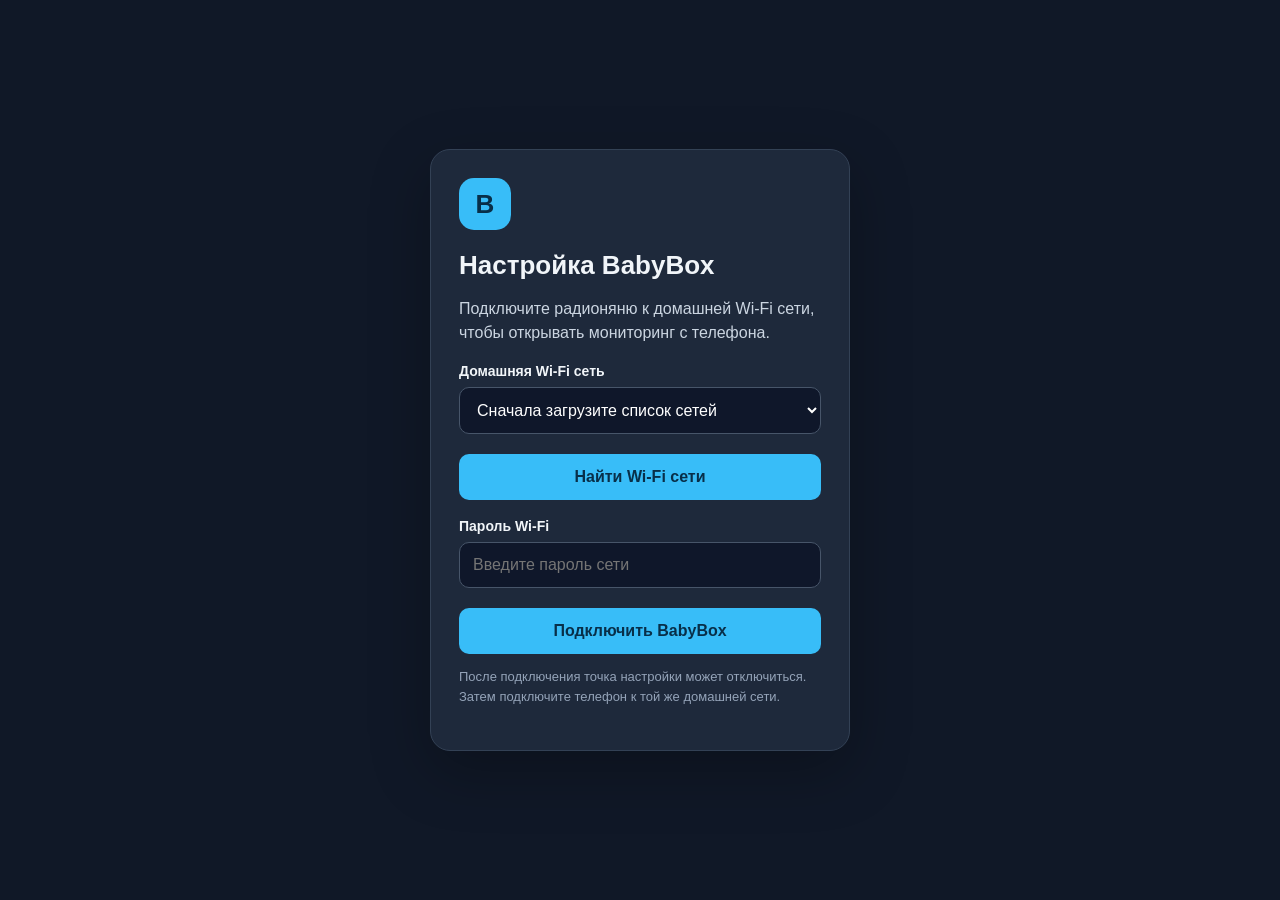
==== monitor/templates/wifi_setup.html @ a41311c6 "Точка доступа" ====
<!doctype html>
<html lang="ru">
<head>
  <meta charset="utf-8">
  <meta name="viewport" content="width=device-width, initial-scale=1">
  <meta name="theme-color" content="#101827">
  <title>Настройка BabyBox</title>
  <style>
    * { box-sizing: border-box; }
    body {
      margin: 0;
      padding: 24px 16px;
      min-height: 100vh;
      display: grid;
      place-items: center;
      background: #101827;
      color: #f1f5f9;
      font-family: Arial, sans-serif;
    }
    .card {
      width: 100%;
      max-width: 420px;
      padding: 28px;
      border: 1px solid #334155;
      border-radius: 20px;
      background: #1e293b;
      box-shadow: 0 20px 60px #0004;
    }
    .logo {
      width: 52px;
      height: 52px;
      display: grid;
      place-items: center;
      border-radius: 15px;
      background: #38bdf8;
      color: #082f49;
      font-size: 26px;
      font-weight: bold;
    }
    h1 { margin: 20px 0 8px; font-size: 26px; }
    p { color: #cbd5e1; line-height: 1.5; }
    label {
      display: block;
      margin: 18px 0 8px;
      font-size: 14px;
      font-weight: bold;
    }
    select, input {
      width: 100%;
      padding: 13px;
      border: 1px solid #475569;
      border-radius: 10px;
      background: #0f172a;
      color: white;
      font-size: 16px;
    }
    button {
      width: 100%;
      margin-top: 20px;
      padding: 14px;
      border: 0;
      border-radius: 10px;
      background: #38bdf8;
      color: #082f49;
      font-size: 16px;
      font-weight: bold;
      cursor: pointer;
    }
    button:disabled { opacity: .6; cursor: wait; }
    .hint { font-size: 13px; color: #94a3b8; }
    #message { margin-top: 16px; overflow-wrap: anywhere; }
  </style>
</head>
<body>
  <main class="card">
    <div class="logo">B</div>
    <h1>Настройка BabyBox</h1>
    <p>Подключите радионяню к домашней Wi-Fi сети, чтобы открывать мониторинг с телефона.</p>

    <form id="wifiForm">
      <label for="ssid">Домашняя Wi-Fi сеть</label>
      <select id="ssid" name="ssid" required>
        <option value="">Сначала загрузите список сетей</option>
      </select>

      <button type="button" id="scanBtn">Найти Wi-Fi сети</button>

      <label for="password">Пароль Wi-Fi</label>
      <input id="password" name="password" type="password"
             autocomplete="current-password"
             placeholder="Введите пароль сети">

      <button type="submit" id="connectBtn">Подключить BabyBox</button>
    </form>

    <p class="hint">
      После подключения точка настройки может отключиться.
      Затем подключите телефон к той же домашней сети.
    </p>
    <p id="message" role="status"></p>
  </main>

  <script>
    const ssidSelect = document.getElementById('ssid');
    const passwordInput = document.getElementById('password');
    const message = document.getElementById('message');
    const scanBtn = document.getElementById('scanBtn');
    const connectBtn = document.getElementById('connectBtn');

    async function scanNetworks() {
      scanBtn.disabled = true;
      message.textContent = 'Ищем доступные сети…';

      try {
        const response = await fetch('/wifi/networks');
        const data = await response.json();

        if (!response.ok) throw new Error(data.error || 'Не удалось найти сети');

        ssidSelect.replaceChildren();
        data.networks.forEach(network => {
          const option = document.createElement('option');
          option.value = network.ssid;
          option.textContent = network.ssid +
            (network.security ? ' · ' + network.security : '');
          ssidSelect.appendChild(option);
        });

        if (!data.networks.length) {
          message.textContent = 'Сети не найдены. Попробуйте ещё раз.';
        } else {
          message.textContent = 'Выберите домашнюю сеть.';
        }
      } catch (error) {
        message.textContent = 'Ошибка: ' + error.message;
      } finally {
        scanBtn.disabled = false;
      }
    }

    scanBtn.addEventListener('click', scanNetworks);

    document.getElementById('wifiForm').addEventListener('submit', async event => {
      event.preventDefault();

      if (!ssidSelect.value) {
        message.textContent = 'Сначала выберите Wi-Fi сеть.';
        return;
      }

      connectBtn.disabled = true;
      message.textContent = 'Сохраняем настройки и подключаемся…';

      try {
        const response = await fetch('/wifi/connect', {
          method: 'POST',
          headers: { 'Content-Type': 'application/json' },
          body: JSON.stringify({
            ssid: ssidSelect.value,
            password: passwordInput.value
          })
        });

        const data = await response.json();
        if (!response.ok) throw new Error(data.error || 'Не удалось подключиться');

        message.textContent = data.message || 'Настройки приняты.';
      } catch (error) {
        message.textContent = 'Ошибка: ' + error.message;
      } finally {
        connectBtn.disabled = false;
      }
    });
  </script>
</body>
</html>
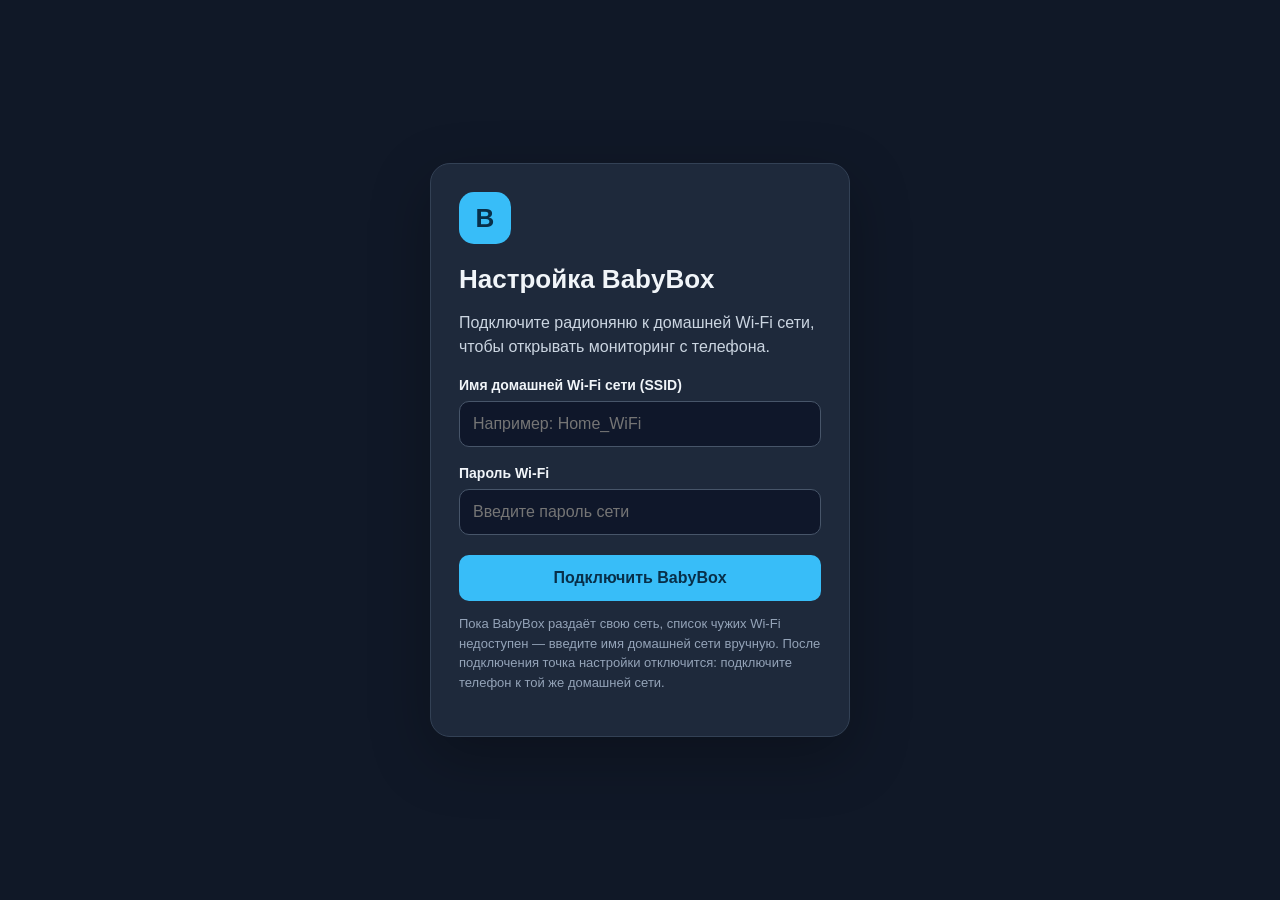
==== commit 204fb6ca: "фикс подулючения" ====
--- a/monitor/templates/wifi_setup.html
+++ b/monitor/templates/wifi_setup.html
@@ -78,73 +78,42 @@
     <p>Подключите радионяню к домашней Wi-Fi сети, чтобы открывать мониторинг с телефона.</p>
 
     <form id="wifiForm">
-      <label for="ssid">Домашняя Wi-Fi сеть</label>
-      <select id="ssid" name="ssid" required>
-        <option value="">Сначала загрузите список сетей</option>
-      </select>
-
-      <button type="button" id="scanBtn">Найти Wi-Fi сети</button>
+      <label for="ssid">Имя домашней Wi-Fi сети (SSID)</label>
+      <input id="ssid" name="ssid" type="text"
+             autocomplete="off"
+             required
+             placeholder="Например: Home_WiFi"
+             maxlength="32">
 
       <label for="password">Пароль Wi-Fi</label>
       <input id="password" name="password" type="password"
              autocomplete="current-password"
-             placeholder="Введите пароль сети">
+             placeholder="Введите пароль сети"
+             maxlength="63">
 
       <button type="submit" id="connectBtn">Подключить BabyBox</button>
     </form>
 
     <p class="hint">
-      После подключения точка настройки может отключиться.
-      Затем подключите телефон к той же домашней сети.
+      Пока BabyBox раздаёт свою сеть, список чужих Wi-Fi недоступен —
+      введите имя домашней сети вручную. После подключения точка настройки
+      отключится: подключите телефон к той же домашней сети.
     </p>
     <p id="message" role="status"></p>
   </main>
 
   <script>
-    const ssidSelect = document.getElementById('ssid');
+    const ssidInput = document.getElementById('ssid');
     const passwordInput = document.getElementById('password');
     const message = document.getElementById('message');
-    const scanBtn = document.getElementById('scanBtn');
     const connectBtn = document.getElementById('connectBtn');
-
-    async function scanNetworks() {
-      scanBtn.disabled = true;
-      message.textContent = 'Ищем доступные сети…';
-
-      try {
-        const response = await fetch('/wifi/networks');
-        const data = await response.json();
-
-        if (!response.ok) throw new Error(data.error || 'Не удалось найти сети');
-
-        ssidSelect.replaceChildren();
-        data.networks.forEach(network => {
-          const option = document.createElement('option');
-          option.value = network.ssid;
-          option.textContent = network.ssid +
-            (network.security ? ' · ' + network.security : '');
-          ssidSelect.appendChild(option);
-        });
-
-        if (!data.networks.length) {
-          message.textContent = 'Сети не найдены. Попробуйте ещё раз.';
-        } else {
-          message.textContent = 'Выберите домашнюю сеть.';
-        }
-      } catch (error) {
-        message.textContent = 'Ошибка: ' + error.message;
-      } finally {
-        scanBtn.disabled = false;
-      }
-    }
-
-    scanBtn.addEventListener('click', scanNetworks);
 
     document.getElementById('wifiForm').addEventListener('submit', async event => {
       event.preventDefault();
 
-      if (!ssidSelect.value) {
-        message.textContent = 'Сначала выберите Wi-Fi сеть.';
+      const ssid = ssidInput.value.trim();
+      if (!ssid) {
+        message.textContent = 'Введите имя Wi-Fi сети.';
         return;
       }
 
@@ -156,7 +125,7 @@
           method: 'POST',
           headers: { 'Content-Type': 'application/json' },
           body: JSON.stringify({
-            ssid: ssidSelect.value,
+            ssid: ssid,
             password: passwordInput.value
           })
         });
@@ -164,7 +133,7 @@
         const data = await response.json();
         if (!response.ok) throw new Error(data.error || 'Не удалось подключиться');
 
-        message.textContent = data.message || 'Настройки приняты.';
+        message.textContent = data.message || 'Настройки приняты. Подключитесь к домашней Wi-Fi.';
       } catch (error) {
         message.textContent = 'Ошибка: ' + error.message;
       } finally {
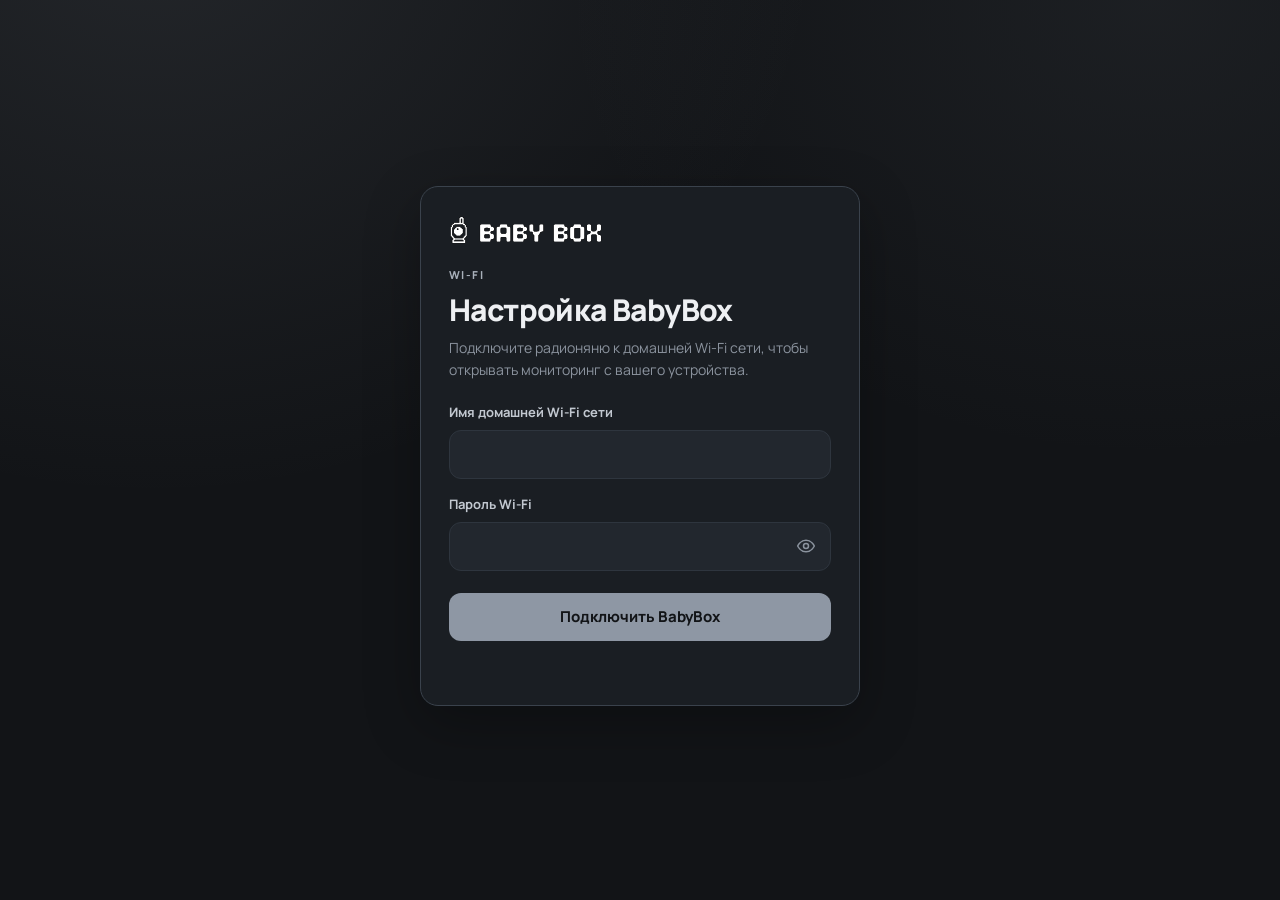
==== commit 24bb31b8: "обновление дизайна подключения" ====
--- a/monitor/templates/wifi_setup.html
+++ b/monitor/templates/wifi_setup.html
@@ -3,110 +3,305 @@
 <head>
   <meta charset="utf-8">
   <meta name="viewport" content="width=device-width, initial-scale=1">
-  <meta name="theme-color" content="#101827">
+  <meta name="theme-color" content="#121417">
   <title>Настройка BabyBox</title>
+  <link rel="icon" href="../img/favicon.svg" type="image/svg+xml">
+  <link rel="preconnect" href="https://fonts.googleapis.com">
+  <link rel="preconnect" href="https://fonts.gstatic.com" crossorigin>
+  <link href="https://fonts.googleapis.com/css2?family=Manrope:wght@400;500;600;700;800&display=swap" rel="stylesheet">
   <style>
+    :root {
+      color-scheme: dark;
+      --page: #121417;
+      --panel: #1a1e23;
+      --panel-soft: #22272e;
+      --panel-hover: #2a3038;
+      --border: #2e353e;
+      --line-soft: #3a424c;
+      --text: #eef0f3;
+      --muted: #8b939e;
+      --accent: #b0b8c4;
+      --btn-primary: #8e97a4;
+      --btn-primary-hover: #a0a8b4;
+      --glow-a: 160 168 180;
+      --glow-b: 120 128 138;
+      --shadow: 0 18px 55px rgb(0 0 0 / 28%);
+      --font: "Manrope", "Segoe UI", sans-serif;
+    }
+
     * { box-sizing: border-box; }
+
     body {
       margin: 0;
-      padding: 24px 16px;
+      min-width: 320px;
       min-height: 100vh;
+      min-height: 100dvh;
       display: grid;
       place-items: center;
-      background: #101827;
-      color: #f1f5f9;
-      font-family: Arial, sans-serif;
-    }
+      padding: 28px 20px 36px;
+      background:
+        radial-gradient(ellipse at 12% -10%, rgb(var(--glow-a) / 12%), transparent 42%),
+        radial-gradient(ellipse at 90% 0%, rgb(var(--glow-b) / 10%), transparent 36%),
+        var(--page);
+      color: var(--text);
+      font-family: var(--font);
+      font-size: 15px;
+      line-height: 1.45;
+    }
+
+    button, input, select { font: inherit; }
+    button { color: inherit; cursor: pointer; }
+    button:focus-visible,
+    input:focus-visible {
+      outline: 2px solid var(--accent);
+      outline-offset: 3px;
+    }
+
     .card {
       width: 100%;
-      max-width: 420px;
+      max-width: 440px;
       padding: 28px;
-      border: 1px solid #334155;
-      border-radius: 20px;
-      background: #1e293b;
-      box-shadow: 0 20px 60px #0004;
-    }
-    .logo {
-      width: 52px;
-      height: 52px;
+      border: 1px solid var(--line-soft);
+      border-radius: 18px;
+      background: var(--panel);
+      box-shadow: var(--shadow);
+    }
+
+    .brand-logo {
+      display: block;
+      height: 30px;
+      width: auto;
+      margin: 0 0 22px;
+    }
+
+    .card-eyebrow {
+      margin: 0 0 10px;
+      color: #a8b0ba;
+      font-size: 11px;
+      font-weight: 750;
+      letter-spacing: 1.4px;
+      text-transform: uppercase;
+    }
+
+    h1 {
+      margin: 0 0 10px;
+      font-size: clamp(24px, 5vw, 30px);
+      font-weight: 800;
+      letter-spacing: -.6px;
+      line-height: 1.15;
+    }
+
+    .lead {
+      margin: 0 0 22px;
+      color: var(--muted);
+      font-size: 14px;
+      line-height: 1.55;
+    }
+
+    label {
+      display: block;
+      margin: 0 0 8px;
+      color: #c2c8d0;
+      font-size: 13px;
+      font-weight: 700;
+    }
+
+    .field { margin-bottom: 16px; }
+
+    .password-field {
+      position: relative;
+    }
+
+    input {
+      width: 100%;
+      min-height: 46px;
+      padding: 12px 14px;
+      border: 1px solid var(--border);
+      border-radius: 12px;
+      background: var(--panel-soft);
+      color: var(--text);
+      font-size: 16px;
+      transition: border-color .18s, background .18s;
+    }
+
+    .password-field input {
+      padding-right: 48px;
+    }
+
+    input:hover {
+      border-color: #4a5360;
+      background: var(--panel-hover);
+    }
+
+    input:focus {
+      border-color: #6b7380;
+      background: var(--panel-hover);
+    }
+
+    .password-toggle {
+      position: absolute;
+      top: 50%;
+      right: 6px;
+      width: 38px;
+      height: 38px;
       display: grid;
       place-items: center;
-      border-radius: 15px;
-      background: #38bdf8;
-      color: #082f49;
-      font-size: 26px;
-      font-weight: bold;
-    }
-    h1 { margin: 20px 0 8px; font-size: 26px; }
-    p { color: #cbd5e1; line-height: 1.5; }
-    label {
-      display: block;
-      margin: 18px 0 8px;
-      font-size: 14px;
-      font-weight: bold;
-    }
-    select, input {
-      width: 100%;
-      padding: 13px;
-      border: 1px solid #475569;
-      border-radius: 10px;
-      background: #0f172a;
-      color: white;
-      font-size: 16px;
-    }
-    button {
-      width: 100%;
-      margin-top: 20px;
-      padding: 14px;
       border: 0;
       border-radius: 10px;
-      background: #38bdf8;
-      color: #082f49;
-      font-size: 16px;
-      font-weight: bold;
-      cursor: pointer;
-    }
-    button:disabled { opacity: .6; cursor: wait; }
-    .hint { font-size: 13px; color: #94a3b8; }
-    #message { margin-top: 16px; overflow-wrap: anywhere; }
+      background: transparent;
+      color: var(--muted);
+      transform: translateY(-50%);
+      transition: color .18s, background .18s;
+    }
+
+    .password-toggle:hover {
+      color: var(--text);
+      background: rgb(255 255 255 / 6%);
+    }
+
+    .password-toggle svg {
+      width: 20px;
+      height: 20px;
+      fill: none;
+      stroke: currentColor;
+      stroke-width: 1.8;
+      stroke-linecap: round;
+      stroke-linejoin: round;
+    }
+
+    .password-toggle .icon-hide { display: none; }
+    .password-toggle.is-shown .icon-show { display: none; }
+    .password-toggle.is-shown .icon-hide { display: block; }
+
+    button[type="submit"] {
+      width: 100%;
+      min-height: 48px;
+      margin-top: 6px;
+      padding: 12px 16px;
+      border: 0;
+      border-radius: 12px;
+      background: var(--btn-primary);
+      color: #121417;
+      font-size: 15px;
+      font-weight: 750;
+      transition: background .18s, transform .15s, opacity .18s;
+    }
+
+    button[type="submit"]:hover:not(:disabled) {
+      background: var(--btn-primary-hover);
+    }
+
+    button[type="submit"]:active:not(:disabled) {
+      transform: translateY(1px);
+    }
+
+    button[type="submit"]:disabled {
+      opacity: .55;
+      cursor: wait;
+    }
+
+    #message {
+      margin: 18px 0 0;
+      min-height: 1.4em;
+      color: #c2c8d0;
+      font-size: 13px;
+      font-weight: 600;
+      line-height: 1.5;
+      overflow-wrap: anywhere;
+    }
+
+    @media (max-width: 640px) {
+      body {
+        align-items: stretch;
+        padding: 16px 14px 24px;
+      }
+
+      .card {
+        max-width: none;
+        padding: 20px 16px;
+        border-radius: 16px;
+      }
+
+      .brand-logo {
+        height: 24px;
+        margin-bottom: 18px;
+      }
+
+      h1 { font-size: 24px; }
+
+      .lead { margin-bottom: 18px; font-size: 13px; }
+
+      input { min-height: 48px; }
+
+      button[type="submit"] {
+        min-height: 50px;
+        font-size: 15px;
+      }
+    }
+
+    @media (max-width: 380px) {
+      .card { padding: 18px 14px; }
+      h1 { font-size: 22px; }
+      .brand-logo { height: 22px; }
+    }
   </style>
 </head>
 <body>
   <main class="card">
-    <div class="logo">B</div>
+    <img class="brand-logo" src="../img/logo_white.svg" alt="BabyBox" width="160" height="31">
+    <p class="card-eyebrow">Wi-Fi</p>
     <h1>Настройка BabyBox</h1>
-    <p>Подключите радионяню к домашней Wi-Fi сети, чтобы открывать мониторинг с телефона.</p>
+    <p class="lead">Подключите радионяню к домашней Wi-Fi сети, чтобы открывать мониторинг с вашего устройства.</p>
 
     <form id="wifiForm">
-      <label for="ssid">Имя домашней Wi-Fi сети (SSID)</label>
-      <input id="ssid" name="ssid" type="text"
-             autocomplete="off"
-             required
-             placeholder="Например: Home_WiFi"
-             maxlength="32">
-
-      <label for="password">Пароль Wi-Fi</label>
-      <input id="password" name="password" type="password"
-             autocomplete="current-password"
-             placeholder="Введите пароль сети"
-             maxlength="63">
+      <div class="field">
+        <label for="ssid">Имя домашней Wi-Fi сети</label>
+        <input id="ssid" name="ssid" type="text"
+               autocomplete="off"
+               required
+               maxlength="32">
+      </div>
+
+      <div class="field">
+        <label for="password">Пароль Wi-Fi</label>
+        <div class="password-field">
+          <input id="password" name="password" type="password"
+                 autocomplete="current-password"
+                 maxlength="63">
+          <button class="password-toggle" id="passwordToggle" type="button"
+                  aria-label="Показать пароль" aria-pressed="false" title="Показать пароль">
+            <svg class="icon-show" viewBox="0 0 24 24" aria-hidden="true">
+              <path d="M2 12s3.5-7 10-7 10 7 10 7-3.5 7-10 7S2 12 2 12Z"/>
+              <circle cx="12" cy="12" r="3"/>
+            </svg>
+            <svg class="icon-hide" viewBox="0 0 24 24" aria-hidden="true">
+              <path d="M3 3l18 18M10.7 10.7A3 3 0 0 0 12 15a3 3 0 0 0 2.3-1.3M9.9 5.1A11.4 11.4 0 0 1 12 5c6.5 0 10 7 10 7a18.4 18.4 0 0 1-4.2 4.6M6.1 6.1A18.5 18.5 0 0 0 2 12s3.5 7 10 7a11.6 11.6 0 0 0 4-.7"/>
+            </svg>
+          </button>
+        </div>
+      </div>
 
       <button type="submit" id="connectBtn">Подключить BabyBox</button>
     </form>
 
-    <p class="hint">
-      Пока BabyBox раздаёт свою сеть, список чужих Wi-Fi недоступен —
-      введите имя домашней сети вручную. После подключения точка настройки
-      отключится: подключите телефон к той же домашней сети.
-    </p>
     <p id="message" role="status"></p>
   </main>
 
   <script>
     const ssidInput = document.getElementById('ssid');
     const passwordInput = document.getElementById('password');
+    const passwordToggle = document.getElementById('passwordToggle');
     const message = document.getElementById('message');
     const connectBtn = document.getElementById('connectBtn');
+
+    passwordToggle.addEventListener('click', () => {
+      const shown = passwordInput.type === 'password';
+      passwordInput.type = shown ? 'text' : 'password';
+      passwordToggle.classList.toggle('is-shown', shown);
+      passwordToggle.setAttribute('aria-pressed', shown ? 'true' : 'false');
+      passwordToggle.setAttribute('aria-label', shown ? 'Скрыть пароль' : 'Показать пароль');
+      passwordToggle.title = shown ? 'Скрыть пароль' : 'Показать пароль';
+    });
 
     document.getElementById('wifiForm').addEventListener('submit', async event => {
       event.preventDefault();
@@ -134,12 +329,12 @@
         if (!response.ok) throw new Error(data.error || 'Не удалось подключиться');
 
         message.textContent = data.message || 'Настройки приняты. Подключитесь к домашней Wi-Fi.';
+        connectBtn.disabled = true;
       } catch (error) {
         message.textContent = 'Ошибка: ' + error.message;
-      } finally {
         connectBtn.disabled = false;
       }
     });
   </script>
 </body>
-</html>+</html>
